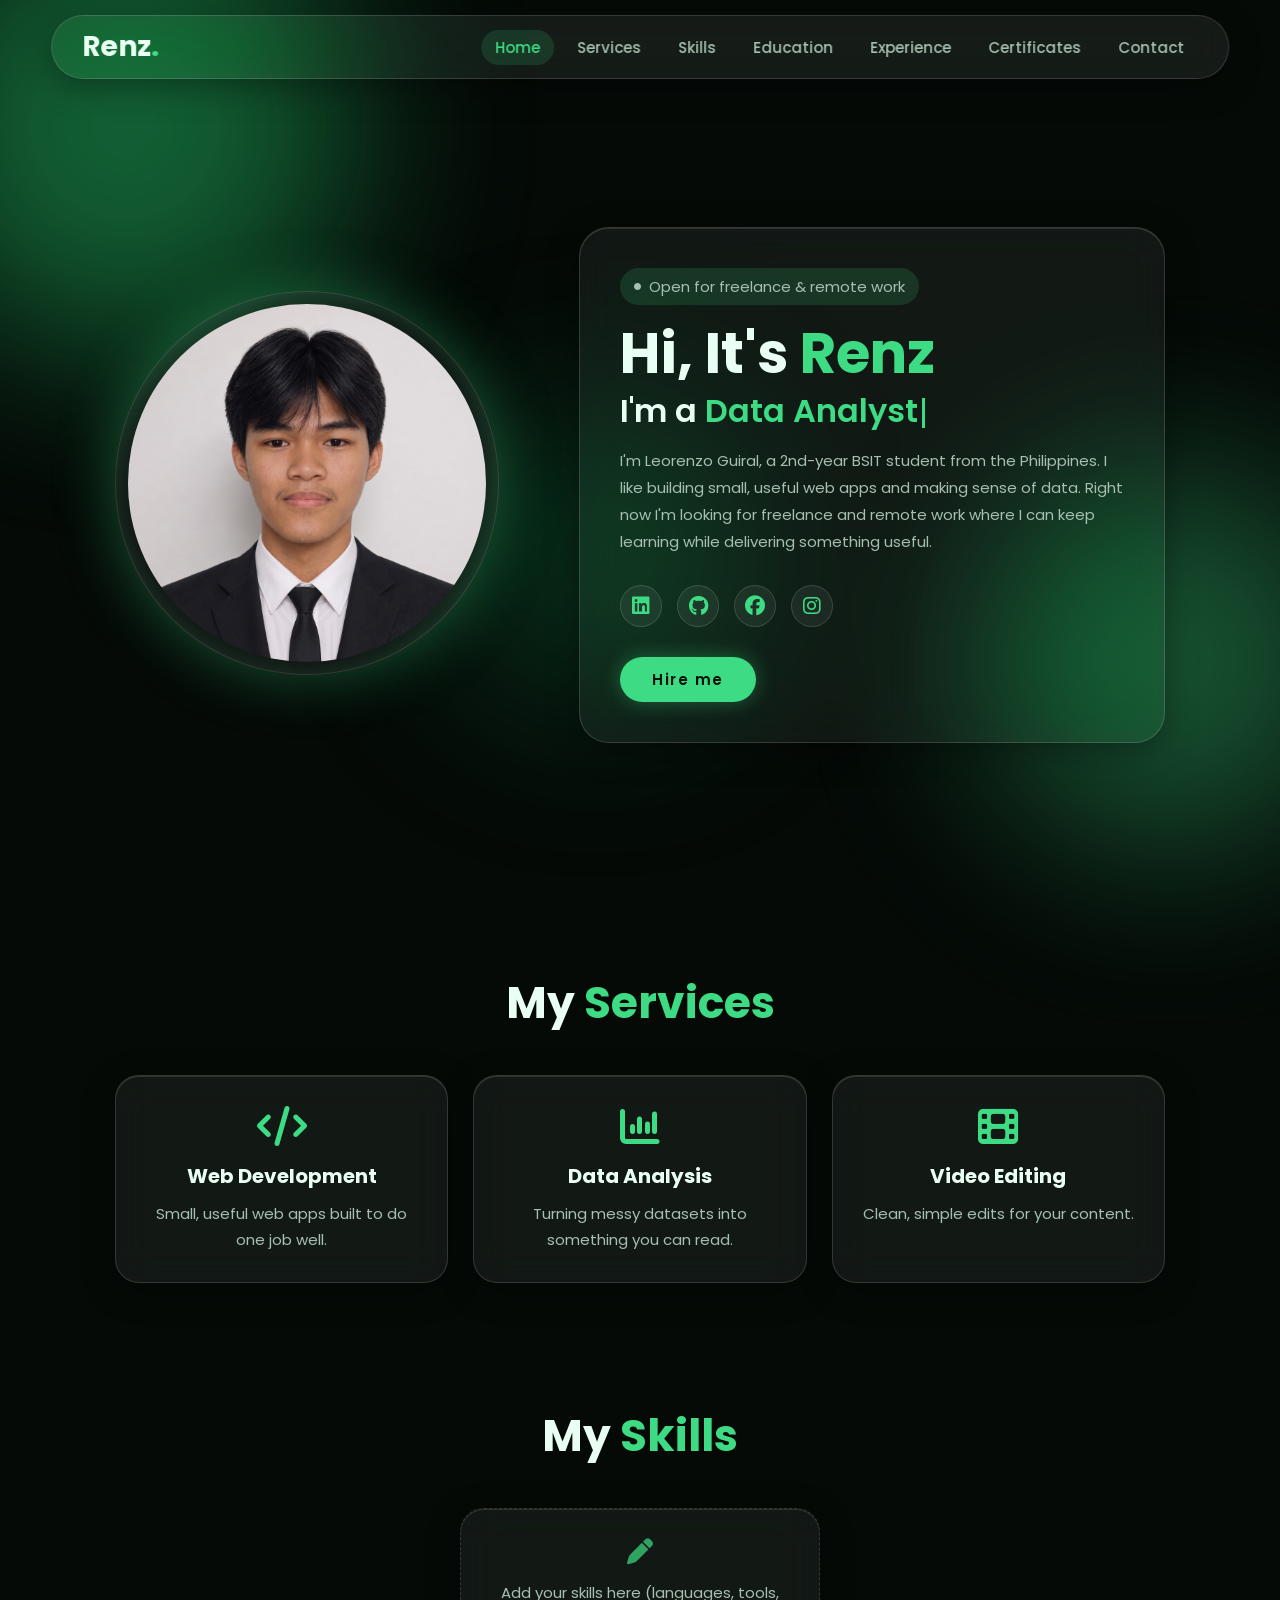
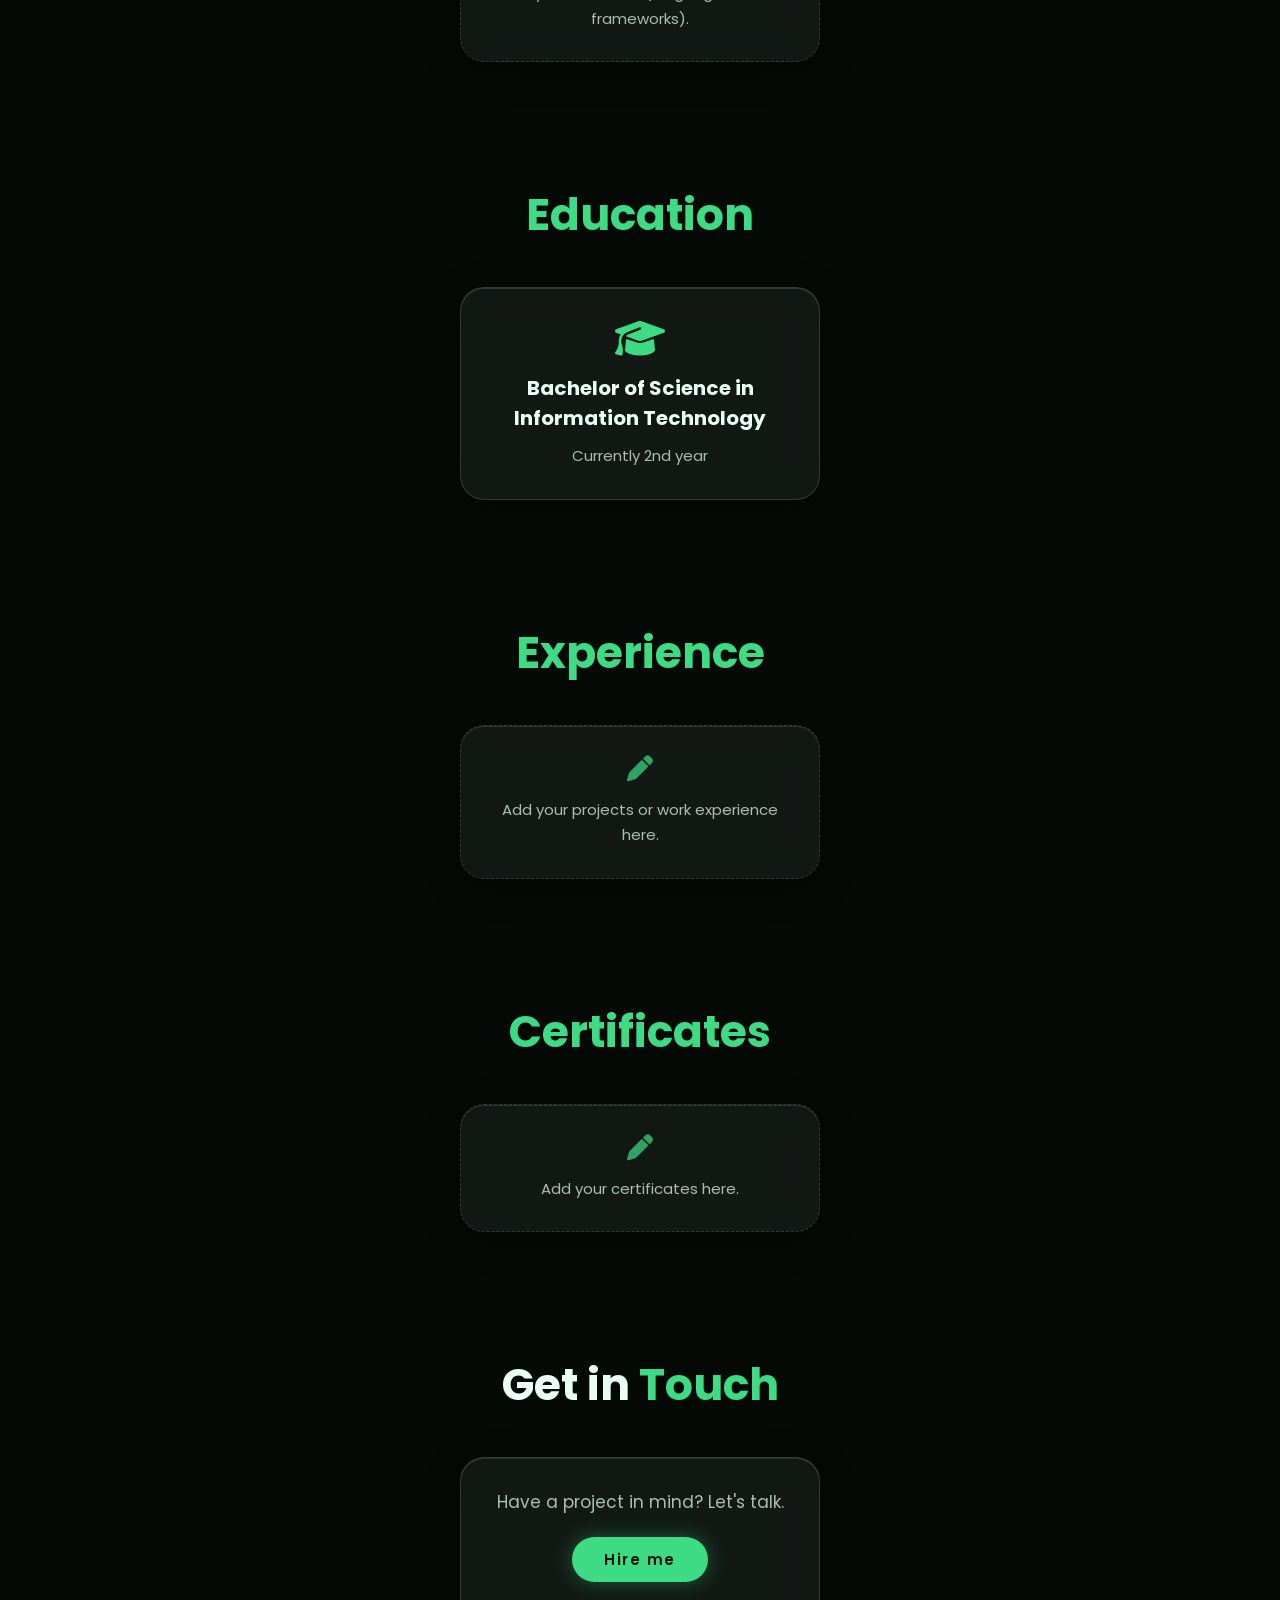
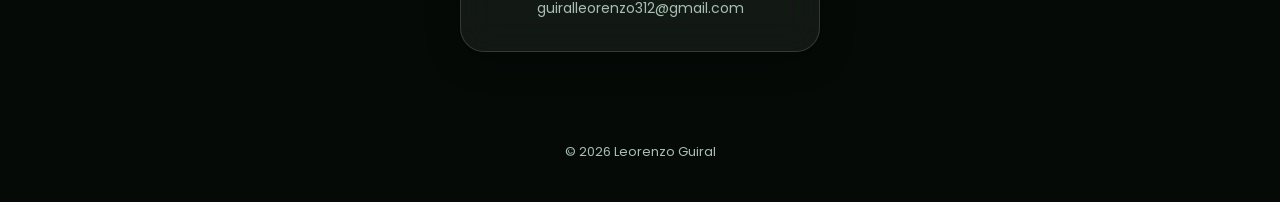
==== index.html @ a1500141 "Initial portfolio" ====
<!DOCTYPE html>
<html lang="en">
<head>
    <meta charset="UTF-8">
    <meta name="viewport" content="width=device-width, initial-scale=1.0">
    <link rel="stylesheet" href="https://cdnjs.cloudflare.com/ajax/libs/font-awesome/6.5.2/css/all.min.css">
    <link rel="stylesheet" href="style.css">
    <title>Renz | Portfolio</title>
</head>
<body>
    <div class="blob blob-1"></div>
    <div class="blob blob-2"></div>
    <div class="blob blob-3"></div>

    <header>
        <a href="#home" class="logo">Renz<span>.</span></a>

        <nav id="navbar">
            <a href="#home" class="active">Home</a>
            <a href="#services">Services</a>
            <a href="#skills">Skills</a>
            <a href="#education">Education</a>
            <a href="#experience">Experience</a>
            <a href="#certificates">Certificates</a>
            <a href="#contact">Contact</a>
        </nav>

        <button class="menu-btn" id="menu-btn" aria-label="Toggle menu"><i class="fa-solid fa-bars"></i></button>
    </header>

    <section class="home" id="home">
        <div class="home-img">
            <img src="main.jpg" alt="Leorenzo Guiral">
        </div>
        <div class="home-content glass">
            <p class="eyebrow"><i class="fa-solid fa-circle"></i> Open for freelance &amp; remote work</p>
            <h1>Hi, It's <span>Renz</span></h1>
            <h3 class="typing-text">I'm a <span id="typing"></span><i class="cursor"></i></h3>
            <p>I'm Leorenzo Guiral, a 2nd-year BSIT student from the Philippines. I like building small, useful web apps and making sense of data. Right now I'm looking for freelance and remote work where I can keep learning while delivering something useful.</p>
            <div class="social-icons">
                <a href="https://www.linkedin.com/in/leorenzo-guiral/" target="_blank" rel="noopener" aria-label="LinkedIn"><i class="fa-brands fa-linkedin"></i></a>
                <a href="https://github.com/leorenzo1" target="_blank" rel="noopener" aria-label="GitHub"><i class="fa-brands fa-github"></i></a>
                <a href="https://www.facebook.com/renziie312/" target="_blank" rel="noopener" aria-label="Facebook"><i class="fa-brands fa-facebook"></i></a>
                <a href="https://www.instagram.com/r3nziie/" target="_blank" rel="noopener" aria-label="Instagram"><i class="fa-brands fa-instagram"></i></a>
            </div>
            <a href="#contact" class="btn">Hire me</a>
        </div>
    </section>

    <section id="services">
        <h2 class="heading">My <span>Services</span></h2>
        <div class="cards">
            <div class="card glass">
                <i class="fa-solid fa-code"></i>
                <h4>Web Development</h4>
                <p>Small, useful web apps built to do one job well.</p>
            </div>
            <div class="card glass">
                <i class="fa-solid fa-chart-column"></i>
                <h4>Data Analysis</h4>
                <p>Turning messy datasets into something you can read.</p>
            </div>
            <div class="card glass">
                <i class="fa-solid fa-film"></i>
                <h4>Video Editing</h4>
                <p>Clean, simple edits for your content.</p>
            </div>
        </div>
    </section>

    <section id="skills">
        <h2 class="heading">My <span>Skills</span></h2>
        <div class="cards">
            <div class="card glass placeholder">
                <i class="fa-solid fa-pen"></i>
                <p>Add your skills here (languages, tools, frameworks).</p>
            </div>
        </div>
    </section>

    <section id="education">
        <h2 class="heading"><span>Education</span></h2>
        <div class="cards">
            <div class="card glass">
                <i class="fa-solid fa-graduation-cap"></i>
                <h4>Bachelor of Science in Information Technology</h4>
                <p>Currently 2nd year</p>
            </div>
        </div>
    </section>

    <section id="experience">
        <h2 class="heading"><span>Experience</span></h2>
        <div class="cards">
            <div class="card glass placeholder">
                <i class="fa-solid fa-pen"></i>
                <p>Add your projects or work experience here.</p>
            </div>
        </div>
    </section>

    <section id="certificates">
        <h2 class="heading"><span>Certificates</span></h2>
        <div class="cards">
            <div class="card glass placeholder">
                <i class="fa-solid fa-pen"></i>
                <p>Add your certificates here.</p>
            </div>
        </div>
    </section>

    <section id="contact">
        <h2 class="heading">Get in <span>Touch</span></h2>
        <div class="cards">
            <div class="card glass contact-card">
                <p>Have a project in mind? Let's talk.</p>
                <a href="mailto:guiralleorenzo312@gmail.com" class="btn">Hire me</a>
                <p class="email-text">guiralleorenzo312@gmail.com</p>
            </div>
        </div>
    </section>

    <footer>
        <p>&copy; 2026 Leorenzo Guiral</p>
    </footer>

    <script src="script.js"></script>
</body>
</html>
---- style.css ----
@import url('https://fonts.googleapis.com/css2?family=Poppins:wght@100;200;300;400;500;600;700&display=swap');

:root{
    --green: #3ddc84;
    --green-soft: rgba(61, 220, 132, 0.15);
    --bg: #050a07;
    --glass: rgba(255, 255, 255, 0.06);
    --glass-border: rgba(255, 255, 255, 0.14);
    --text: #eafff3;
    --muted: #a7bfb1;
}

*{
    margin: 0;
    padding: 0;
    box-sizing: border-box;
    text-decoration: none;
    border: none;
    outline: none;
    font-family: 'Poppins', sans-serif;
}

html{
    font-size: 62.5%;
    scroll-behavior: smooth;
    scroll-padding-top: 9rem;
}

body{
    width: 100%;
    min-height: 100vh;
    background-color: var(--bg);
    color: var(--text);
    overflow-x: hidden;
}

/* background glow blobs (gives the glass something to blur) */
.blob{
    position: fixed;
    border-radius: 50%;
    filter: blur(90px);
    z-index: -1;
    opacity: 0.55;
}
.blob-1{ width: 45rem; height: 45rem; background: #1fa65a; top: -10rem; left: -10rem; }
.blob-2{ width: 38rem; height: 38rem; background: #3ddc84; bottom: 5rem; right: -8rem; opacity: 0.35; }
.blob-3{ width: 30rem; height: 30rem; background: #0e6b3a; top: 45%; left: 35%; opacity: 0.4; }

/* reusable glass look */
.glass{
    background: var(--glass);
    border: 1px solid var(--glass-border);
    backdrop-filter: blur(18px) saturate(140%);
    -webkit-backdrop-filter: blur(18px) saturate(140%);
    box-shadow: 0 8px 32px rgba(0, 0, 0, 0.35), inset 0 1px 0 rgba(255, 255, 255, 0.12);
}

header{
    position: fixed;
    top: 1.5rem;
    left: 50%;
    transform: translateX(-50%);
    width: min(120rem, 92%);
    padding: 1rem 3rem;
    display: flex;
    justify-content: space-between;
    align-items: center;
    border-radius: 5rem;
    background: rgba(255, 255, 255, 0.07);
    border: 1px solid var(--glass-border);
    backdrop-filter: blur(20px) saturate(150%);
    -webkit-backdrop-filter: blur(20px) saturate(150%);
    box-shadow: 0 8px 32px rgba(0, 0, 0, 0.35);
    z-index: 100;
}

.logo{
    font-size: 2.8rem;
    color: var(--text);
    font-weight: 700;
    transition: 0.3s ease;
}
.logo span{ color: var(--green); }
.logo:hover{ transform: scale(1.08); }

nav a{
    font-size: 1.5rem;
    color: var(--muted);
    margin-left: 0.6rem;
    padding: 0.7rem 1.4rem;
    border-radius: 3rem;
    font-weight: 500;
    transition: 0.3s ease;
}
nav a:hover,
nav a.active{
    color: var(--green);
    background: var(--green-soft);
}

.menu-btn{
    display: none;
    background: transparent;
    color: var(--text);
    font-size: 2.4rem;
    cursor: pointer;
}

section{
    min-height: 100vh;
    padding: 12rem 9% 5rem;
}

/* HOME */
.home{
    display: flex;
    justify-content: center;
    align-items: center;
    gap: 8rem;
}

.home-img img{
    width: 30vw;
    min-width: 26rem;
    aspect-ratio: 1;
    object-fit: cover;
    border-radius: 50%;
    border: 1px solid var(--glass-border);
    padding: 1.2rem;
    background: var(--glass);
    box-shadow: 0 0 60px rgba(61, 220, 132, 0.35), inset 0 0 20px rgba(61, 220, 132, 0.15);
    transition: 0.4s ease;
}
.home-img img:hover{
    transform: scale(1.03);
    box-shadow: 0 0 90px rgba(61, 220, 132, 0.55);
}

.home-content{
    max-width: 62rem;
    padding: 4rem;
    border-radius: 3rem;
}

.eyebrow{
    display: inline-flex;
    align-items: center;
    gap: 0.8rem;
    font-size: 1.3rem;
    color: var(--green);
    background: var(--green-soft);
    padding: 0.5rem 1.4rem;
    border-radius: 3rem;
    margin-bottom: 1.5rem;
}
.eyebrow i{ font-size: 0.7rem; animation: pulse 1.8s infinite; }

.home-content h1{
    font-size: 5.6rem;
    font-weight: 700;
    line-height: 1.2;
}

span{ color: var(--green); }

.home-content h3{
    font-size: 3.2rem;
    margin-bottom: 1.2rem;
    font-weight: 600;
    min-height: 4.5rem;
}

.cursor{
    display: inline-block;
    width: 3px;
    height: 3rem;
    background: var(--green);
    margin-left: 4px;
    vertical-align: middle;
    animation: blink 0.7s infinite;
}

.home-content p{
    font-size: 1.5rem;
    line-height: 1.8;
    color: var(--muted);
}

.social-icons a{
    display: inline-flex;
    justify-content: center;
    align-items: center;
    width: 4.2rem;
    height: 4.2rem;
    background: var(--glass);
    border: 1px solid var(--glass-border);
    font-size: 2rem;
    border-radius: 50%;
    margin: 3rem 1.2rem 3rem 0;
    transition: 0.3s ease;
    color: var(--green);
}
.social-icons a:hover{
    color: #04120a;
    background: var(--green);
    transform: translateY(-5px);
    box-shadow: 0 0 25px rgba(61, 220, 132, 0.7);
}

.btn{
    display: inline-block;
    padding: 1.1rem 3.2rem;
    background: var(--green);
    border-radius: 4rem;
    font-size: 1.5rem;
    color: #04120a;
    letter-spacing: 0.15rem;
    font-weight: 600;
    transition: 0.3s ease;
    cursor: pointer;
    box-shadow: 0 0 20px rgba(61, 220, 132, 0.35);
}
.btn:hover{
    transform: translateY(-3px);
    box-shadow: 0 0 35px rgba(61, 220, 132, 0.7);
}

/* OTHER SECTIONS */
section:not(.home){
    min-height: auto;
    padding-top: 7rem;
}

.heading{
    text-align: center;
    font-size: 4.4rem;
    font-weight: 700;
    margin-bottom: 4rem;
}

.cards{
    display: flex;
    flex-wrap: wrap;
    justify-content: center;
    gap: 2.5rem;
}

.card{
    flex: 1 1 28rem;
    max-width: 36rem;
    padding: 3rem;
    border-radius: 2.4rem;
    text-align: center;
    transition: 0.35s ease;
}
.card:hover{
    transform: translateY(-8px);
    border-color: rgba(61, 220, 132, 0.5);
    box-shadow: 0 12px 40px rgba(0, 0, 0, 0.4), 0 0 30px rgba(61, 220, 132, 0.2);
}
.card i{
    font-size: 4rem;
    color: var(--green);
    margin-bottom: 1.5rem;
}
.card h4{
    font-size: 2rem;
    margin-bottom: 1rem;
}
.card p{
    font-size: 1.5rem;
    line-height: 1.7;
    color: var(--muted);
}

.placeholder{ border-style: dashed; }
.placeholder i{ font-size: 2.6rem; opacity: 0.7; }

.contact-card p{ margin-bottom: 2rem; font-size: 1.7rem; }

footer{
    text-align: center;
    padding: 4rem 0;
    font-size: 1.3rem;
    color: var(--muted);
}

@keyframes blink{ 50%{ opacity: 0; } }
@keyframes pulse{ 50%{ opacity: 0.3; } }

/* RESPONSIVE */
@media (max-width: 1000px){
    .home{ gap: 4rem; }
}

@media (max-width: 995px){
    .menu-btn{ display: block; }

    nav{
        position: absolute;
        display: none;
        top: 120%;
        right: 0;
        width: 70%;
        padding: 1.5rem;
        border-radius: 2.4rem;
        background: rgba(10, 20, 14, 0.75);
        border: 1px solid var(--glass-border);
        backdrop-filter: blur(20px);
        -webkit-backdrop-filter: blur(20px);
    }
    nav.open{ display: block; }
    nav a{
        display: block;
        font-size: 1.8rem;
        margin: 0.4rem 0;
        padding: 1.2rem 1.6rem;
    }

    .home{
        flex-direction: column;
        padding-top: 12rem;
    }
    .home-img img{ width: 60vw; }
    .home-content{ padding: 3rem 2.4rem; }
    .home-content h1{ font-size: 4.4rem; }
    .home-content h3{ font-size: 2.4rem; }
    .cursor{ height: 2.2rem; }
}

.email-text{
    margin-top: 1.5rem;
    margin-bottom: 0 !important;
    font-size: 1.4rem !important;
}
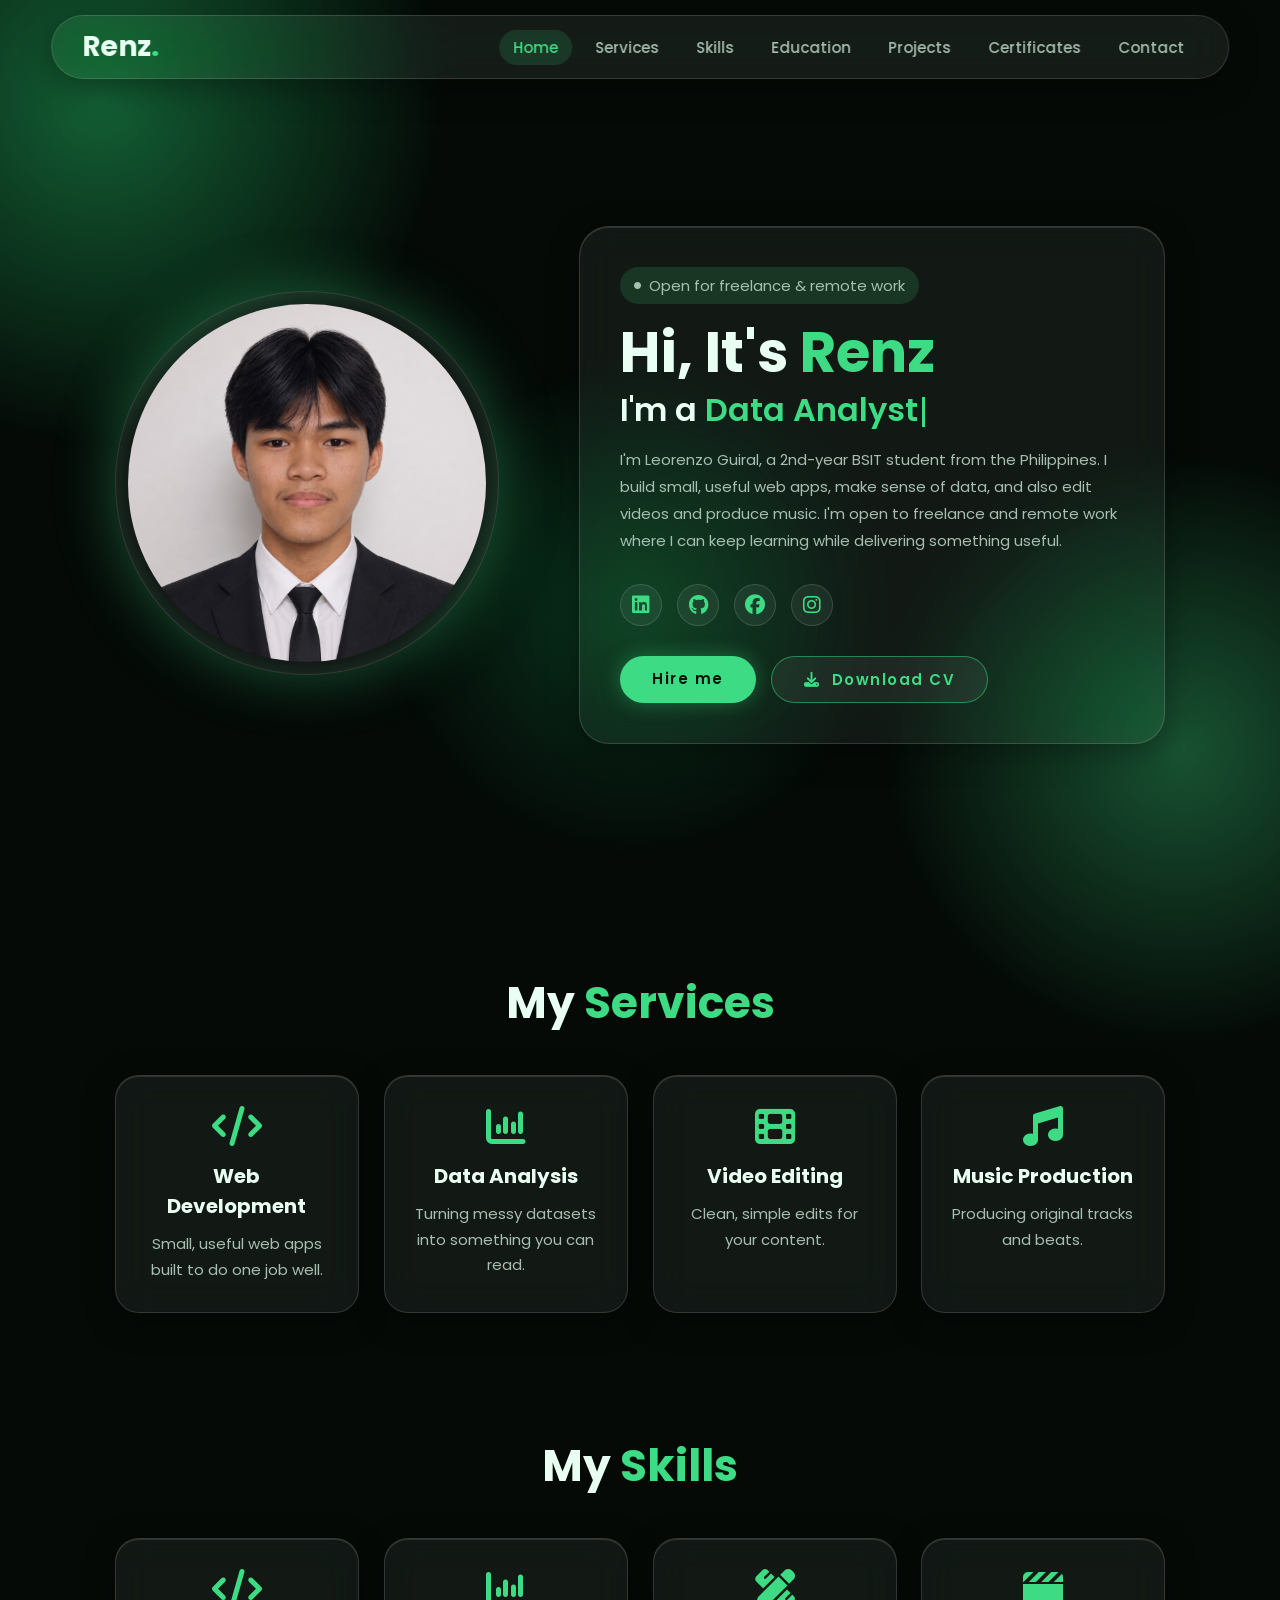
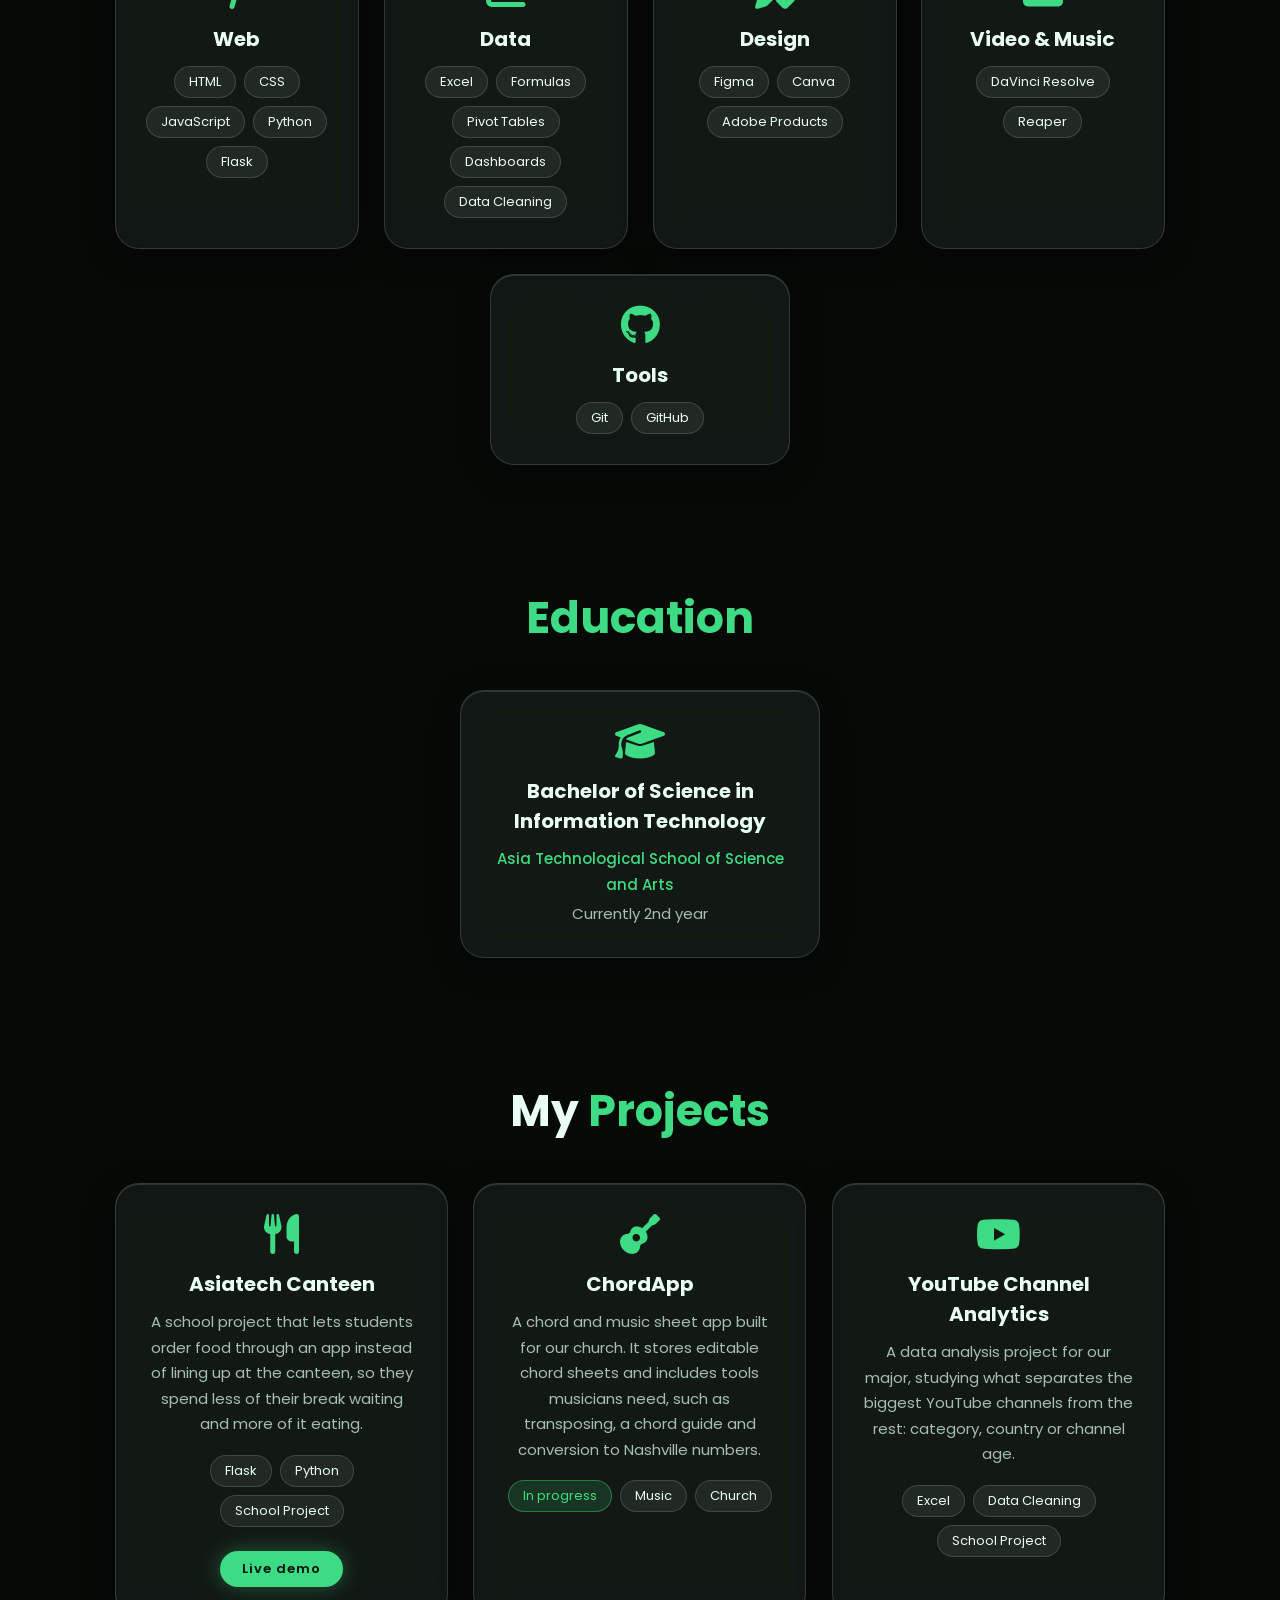
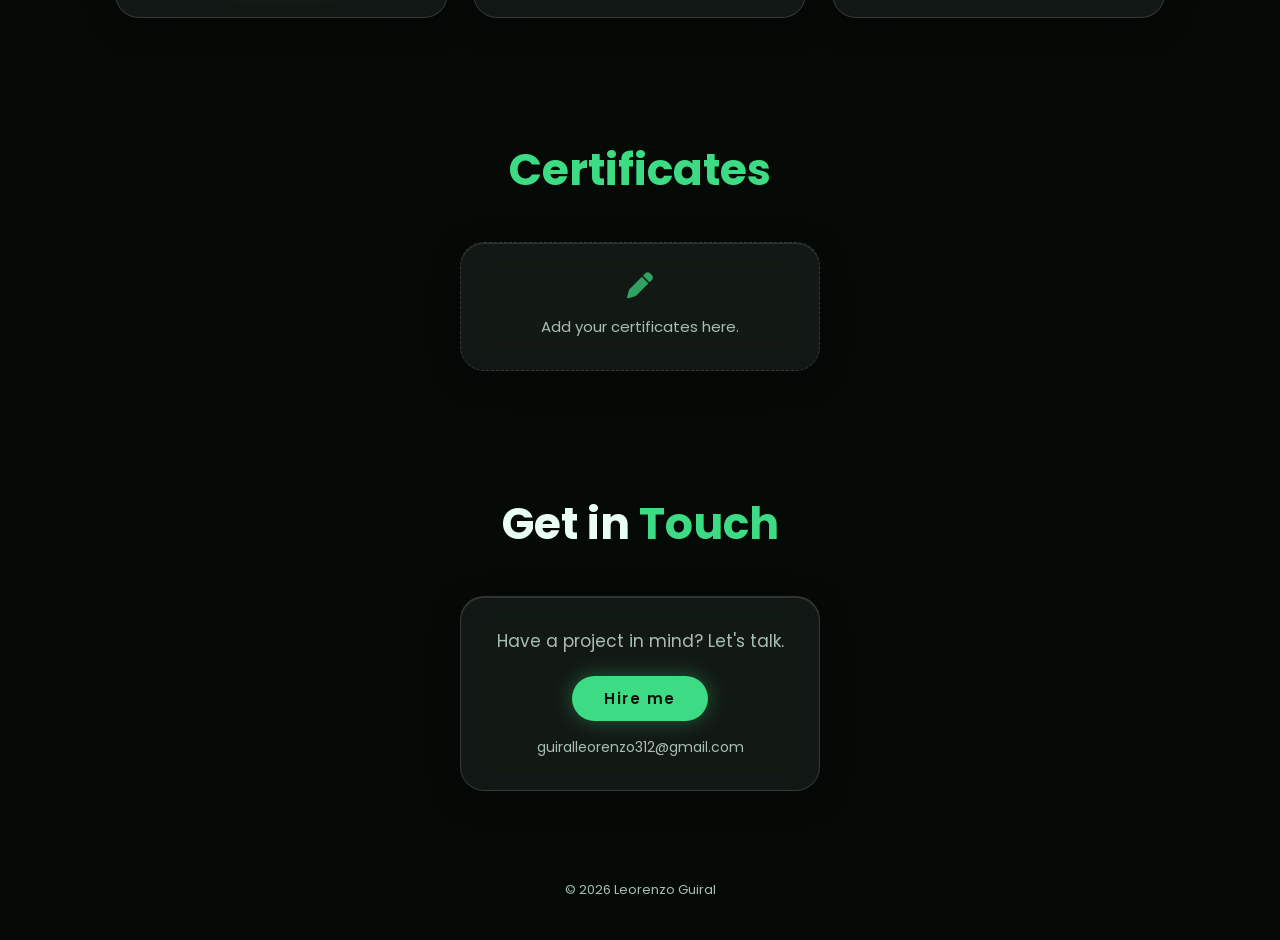
==== commit 0272f92c: "Add skills, projects, CV download and school" ====
--- a/index.html
+++ b/index.html
@@ -20,7 +20,7 @@
             <a href="#services">Services</a>
             <a href="#skills">Skills</a>
             <a href="#education">Education</a>
-            <a href="#experience">Experience</a>
+            <a href="#projects">Projects</a>
             <a href="#certificates">Certificates</a>
             <a href="#contact">Contact</a>
         </nav>
@@ -36,14 +36,17 @@
             <p class="eyebrow"><i class="fa-solid fa-circle"></i> Open for freelance &amp; remote work</p>
             <h1>Hi, It's <span>Renz</span></h1>
             <h3 class="typing-text">I'm a <span id="typing"></span><i class="cursor"></i></h3>
-            <p>I'm Leorenzo Guiral, a 2nd-year BSIT student from the Philippines. I like building small, useful web apps and making sense of data. Right now I'm looking for freelance and remote work where I can keep learning while delivering something useful.</p>
+            <p>I'm Leorenzo Guiral, a 2nd-year BSIT student from the Philippines. I build small, useful web apps, make sense of data, and also edit videos and produce music. I'm open to freelance and remote work where I can keep learning while delivering something useful.</p>
             <div class="social-icons">
                 <a href="https://www.linkedin.com/in/leorenzo-guiral/" target="_blank" rel="noopener" aria-label="LinkedIn"><i class="fa-brands fa-linkedin"></i></a>
                 <a href="https://github.com/leorenzo1" target="_blank" rel="noopener" aria-label="GitHub"><i class="fa-brands fa-github"></i></a>
                 <a href="https://www.facebook.com/renziie312/" target="_blank" rel="noopener" aria-label="Facebook"><i class="fa-brands fa-facebook"></i></a>
                 <a href="https://www.instagram.com/r3nziie/" target="_blank" rel="noopener" aria-label="Instagram"><i class="fa-brands fa-instagram"></i></a>
             </div>
-            <a href="#contact" class="btn">Hire me</a>
+            <div class="hero-btns">
+                <a href="#" class="btn hire-btn">Hire me</a>
+                <a href="Leorenzo_Guiral_Resume.pdf" download="Leorenzo Guiral Resume.pdf" class="btn btn-outline"><i class="fa-solid fa-download"></i> Download CV</a>
+            </div>
         </div>
     </section>
 
@@ -65,15 +68,51 @@
                 <h4>Video Editing</h4>
                 <p>Clean, simple edits for your content.</p>
             </div>
+            <div class="card glass">
+                <i class="fa-solid fa-music"></i>
+                <h4>Music Production</h4>
+                <p>Producing original tracks and beats.</p>
+            </div>
         </div>
     </section>
 
     <section id="skills">
         <h2 class="heading">My <span>Skills</span></h2>
         <div class="cards">
-            <div class="card glass placeholder">
-                <i class="fa-solid fa-pen"></i>
-                <p>Add your skills here (languages, tools, frameworks).</p>
+            <div class="card glass skill-card">
+                <i class="fa-solid fa-code"></i>
+                <h4>Web</h4>
+                <div class="chips">
+                    <span>HTML</span><span>CSS</span><span>JavaScript</span><span>Python</span><span>Flask</span>
+                </div>
+            </div>
+            <div class="card glass skill-card">
+                <i class="fa-solid fa-chart-column"></i>
+                <h4>Data</h4>
+                <div class="chips">
+                    <span>Excel</span><span>Formulas</span><span>Pivot Tables</span><span>Dashboards</span><span>Data Cleaning</span>
+                </div>
+            </div>
+            <div class="card glass skill-card">
+                <i class="fa-solid fa-pen-ruler"></i>
+                <h4>Design</h4>
+                <div class="chips">
+                    <span>Figma</span><span>Canva</span><span>Adobe Products</span>
+                </div>
+            </div>
+            <div class="card glass skill-card">
+                <i class="fa-solid fa-clapperboard"></i>
+                <h4>Video &amp; Music</h4>
+                <div class="chips">
+                    <span>DaVinci Resolve</span><span>Reaper</span>
+                </div>
+            </div>
+            <div class="card glass skill-card">
+                <i class="fa-brands fa-github"></i>
+                <h4>Tools</h4>
+                <div class="chips">
+                    <span>Git</span><span>GitHub</span>
+                </div>
             </div>
         </div>
     </section>
@@ -84,17 +123,35 @@
             <div class="card glass">
                 <i class="fa-solid fa-graduation-cap"></i>
                 <h4>Bachelor of Science in Information Technology</h4>
+                <p class="school">Asia Technological School of Science and Arts</p>
                 <p>Currently 2nd year</p>
             </div>
         </div>
     </section>
 
-    <section id="experience">
-        <h2 class="heading"><span>Experience</span></h2>
-        <div class="cards">
-            <div class="card glass placeholder">
-                <i class="fa-solid fa-pen"></i>
-                <p>Add your projects or work experience here.</p>
+    <section id="projects">
+        <h2 class="heading">My <span>Projects</span></h2>
+        <div class="cards">
+            <div class="card glass project-card">
+                <i class="fa-solid fa-utensils"></i>
+                <h4>Asiatech Canteen</h4>
+                <p>A school project that lets students order food through an app instead of lining up at the canteen, so they spend less of their break waiting and more of it eating.</p>
+                <div class="chips"><span>Flask</span><span>Python</span><span>School Project</span></div>
+                <div class="project-links">
+                    <a href="https://renziie.pythonanywhere.com" target="_blank" rel="noopener" class="btn btn-sm">Live demo</a>
+                </div>
+            </div>
+            <div class="card glass project-card">
+                <i class="fa-solid fa-guitar"></i>
+                <h4>ChordApp</h4>
+                <p>A chord and music sheet app built for our church. It stores editable chord sheets and includes tools musicians need, such as transposing, a chord guide and conversion to Nashville numbers.</p>
+                <div class="chips"><span class="status">In progress</span><span>Music</span><span>Church</span></div>
+            </div>
+            <div class="card glass project-card">
+                <i class="fa-brands fa-youtube"></i>
+                <h4>YouTube Channel Analytics</h4>
+                <p>A data analysis project for our major, studying what separates the biggest YouTube channels from the rest: category, country or channel age.</p>
+                <div class="chips"><span>Excel</span><span>Data Cleaning</span><span>School Project</span></div>
             </div>
         </div>
     </section>
@@ -114,7 +171,7 @@
         <div class="cards">
             <div class="card glass contact-card">
                 <p>Have a project in mind? Let's talk.</p>
-                <a href="mailto:guiralleorenzo312@gmail.com" class="btn">Hire me</a>
+                <a href="#" class="btn hire-btn">Hire me</a>
                 <p class="email-text">guiralleorenzo312@gmail.com</p>
             </div>
         </div>
@@ -124,6 +181,28 @@
         <p>&copy; 2026 Leorenzo Guiral</p>
     </footer>
 
+    <div class="modal" id="hire-modal" aria-hidden="true">
+        <div class="modal-box glass">
+            <button class="modal-close" id="modal-close" aria-label="Close"><i class="fa-solid fa-xmark"></i></button>
+            <h2>Let's work <span>together</span></h2>
+            <p class="modal-sub">Fill this in and I'll prepare the email for you.</p>
+            <form id="hire-form">
+                <input type="text" id="f-name" placeholder="Your name" required>
+                <input type="email" id="f-email" placeholder="Your email" required>
+                <select id="f-service">
+                    <option>Web Development</option>
+                    <option>Data Analysis</option>
+                    <option>Video Editing</option>
+                    <option>Music Production</option>
+                    <option>Something else</option>
+                </select>
+                <textarea id="f-message" rows="5" placeholder="Tell me about your project" required></textarea>
+                <button type="submit" class="btn">Open in Gmail</button>
+                <a href="#" id="mail-app" class="alt-link">or use my default mail app</a>
+            </form>
+        </div>
+    </div>
+
     <script src="script.js"></script>
 </body>
 </html>
--- a/style.css
+++ b/style.css
@@ -38,13 +38,12 @@
 .blob{
     position: fixed;
     border-radius: 50%;
-    filter: blur(90px);
     z-index: -1;
-    opacity: 0.55;
-}
-.blob-1{ width: 45rem; height: 45rem; background: #1fa65a; top: -10rem; left: -10rem; }
-.blob-2{ width: 38rem; height: 38rem; background: #3ddc84; bottom: 5rem; right: -8rem; opacity: 0.35; }
-.blob-3{ width: 30rem; height: 30rem; background: #0e6b3a; top: 45%; left: 35%; opacity: 0.4; }
+    pointer-events: none;
+}
+.blob-1{ width: 70rem; height: 70rem; top: -25rem; left: -25rem; background: radial-gradient(circle, rgba(31, 166, 90, 0.55) 0%, transparent 70%); }
+.blob-2{ width: 60rem; height: 60rem; bottom: -15rem; right: -20rem; background: radial-gradient(circle, rgba(61, 220, 132, 0.35) 0%, transparent 70%); }
+.blob-3{ width: 50rem; height: 50rem; top: 40%; left: 30%; background: radial-gradient(circle, rgba(14, 107, 58, 0.45) 0%, transparent 70%); }
 
 /* reusable glass look */
 .glass{
@@ -252,9 +251,12 @@
     border-radius: 2.4rem;
     text-align: center;
     transition: 0.35s ease;
+    will-change: transform;
+    transform: translateZ(0);
+    backface-visibility: hidden;
 }
 .card:hover{
-    transform: translateY(-8px);
+    transform: translateY(-8px) translateZ(0);
     border-color: rgba(61, 220, 132, 0.5);
     box-shadow: 0 12px 40px rgba(0, 0, 0, 0.4), 0 0 30px rgba(61, 220, 132, 0.2);
 }
@@ -333,3 +335,150 @@
     margin-bottom: 0 !important;
     font-size: 1.4rem !important;
 }
+
+/* services: 4 cards fit in one row on wide screens */
+#services .card{
+    flex: 1 1 22rem;
+    max-width: 25rem;
+}
+
+/* HIRE ME MODAL */
+.modal{
+    position: fixed;
+    inset: 0;
+    display: none;
+    justify-content: center;
+    align-items: center;
+    padding: 2rem;
+    background: rgba(0, 0, 0, 0.55);
+    backdrop-filter: blur(6px);
+    -webkit-backdrop-filter: blur(6px);
+    z-index: 200;
+}
+.modal.open{ display: flex; }
+
+.modal-box{
+    position: relative;
+    width: min(52rem, 100%);
+    max-height: 90vh;
+    overflow-y: auto;
+    padding: 4rem 3.5rem;
+    border-radius: 3rem;
+    background: rgba(15, 30, 22, 0.7);
+}
+.modal-box h2{ font-size: 3.2rem; margin-bottom: 0.5rem; }
+.modal-sub{ font-size: 1.4rem; color: var(--muted); margin-bottom: 2.5rem; }
+
+.modal-close{
+    position: absolute;
+    top: 1.8rem;
+    right: 2rem;
+    background: transparent;
+    color: var(--muted);
+    font-size: 2.2rem;
+    cursor: pointer;
+    transition: 0.3s ease;
+}
+.modal-close:hover{ color: var(--green); }
+
+#hire-form{ display: flex; flex-direction: column; gap: 1.4rem; }
+
+#hire-form input,
+#hire-form select,
+#hire-form textarea{
+    width: 100%;
+    padding: 1.3rem 1.8rem;
+    font-size: 1.5rem;
+    color: var(--text);
+    background: rgba(255, 255, 255, 0.07);
+    border: 1px solid var(--glass-border);
+    border-radius: 1.4rem;
+    transition: 0.3s ease;
+    resize: vertical;
+}
+#hire-form select option{ background: #0b1a12; color: var(--text); }
+#hire-form input:focus,
+#hire-form select:focus,
+#hire-form textarea:focus{
+    border-color: var(--green);
+    box-shadow: 0 0 0 3px var(--green-soft);
+}
+#hire-form ::placeholder{ color: #7d968a; }
+
+#hire-form .btn{ align-self: flex-start; }
+
+.alt-link{
+    font-size: 1.3rem;
+    color: var(--muted);
+    transition: 0.3s ease;
+}
+.alt-link:hover{ color: var(--green); }
+
+/* SKILLS + PROJECTS */
+.chips{
+    display: flex;
+    flex-wrap: wrap;
+    justify-content: center;
+    gap: 0.8rem;
+    margin-top: 1.2rem;
+}
+.chips span{
+    font-size: 1.3rem;
+    color: var(--text);
+    padding: 0.5rem 1.4rem;
+    border-radius: 3rem;
+    background: rgba(255, 255, 255, 0.07);
+    border: 1px solid var(--glass-border);
+}
+.chips span.status{
+    color: var(--green);
+    background: var(--green-soft);
+    border-color: rgba(61, 220, 132, 0.4);
+}
+
+#skills .card{
+    flex: 1 1 24rem;
+    max-width: 30rem;
+}
+
+#projects .card{
+    flex: 1 1 30rem;
+    max-width: 38rem;
+}
+.project-card{
+    display: flex;
+    flex-direction: column;
+    align-items: center;
+}
+.project-card .chips{ margin-top: 1.8rem; }
+.project-links{ margin-top: 2.4rem; }
+
+.btn-sm{
+    padding: 0.8rem 2.2rem;
+    font-size: 1.3rem;
+    letter-spacing: 0.1rem;
+}
+
+/* HERO BUTTONS + CV DOWNLOAD */
+.hero-btns{
+    display: flex;
+    flex-wrap: wrap;
+    gap: 1.5rem;
+}
+.btn-outline{
+    background: var(--glass);
+    color: var(--green);
+    border: 1px solid rgba(61, 220, 132, 0.5);
+    box-shadow: none;
+}
+.btn-outline i{ margin-right: 0.6rem; }
+.btn-outline:hover{
+    background: var(--green-soft);
+    box-shadow: 0 0 25px rgba(61, 220, 132, 0.35);
+}
+
+.card .school{
+    color: var(--green);
+    font-weight: 500;
+    margin-bottom: 0.4rem;
+}
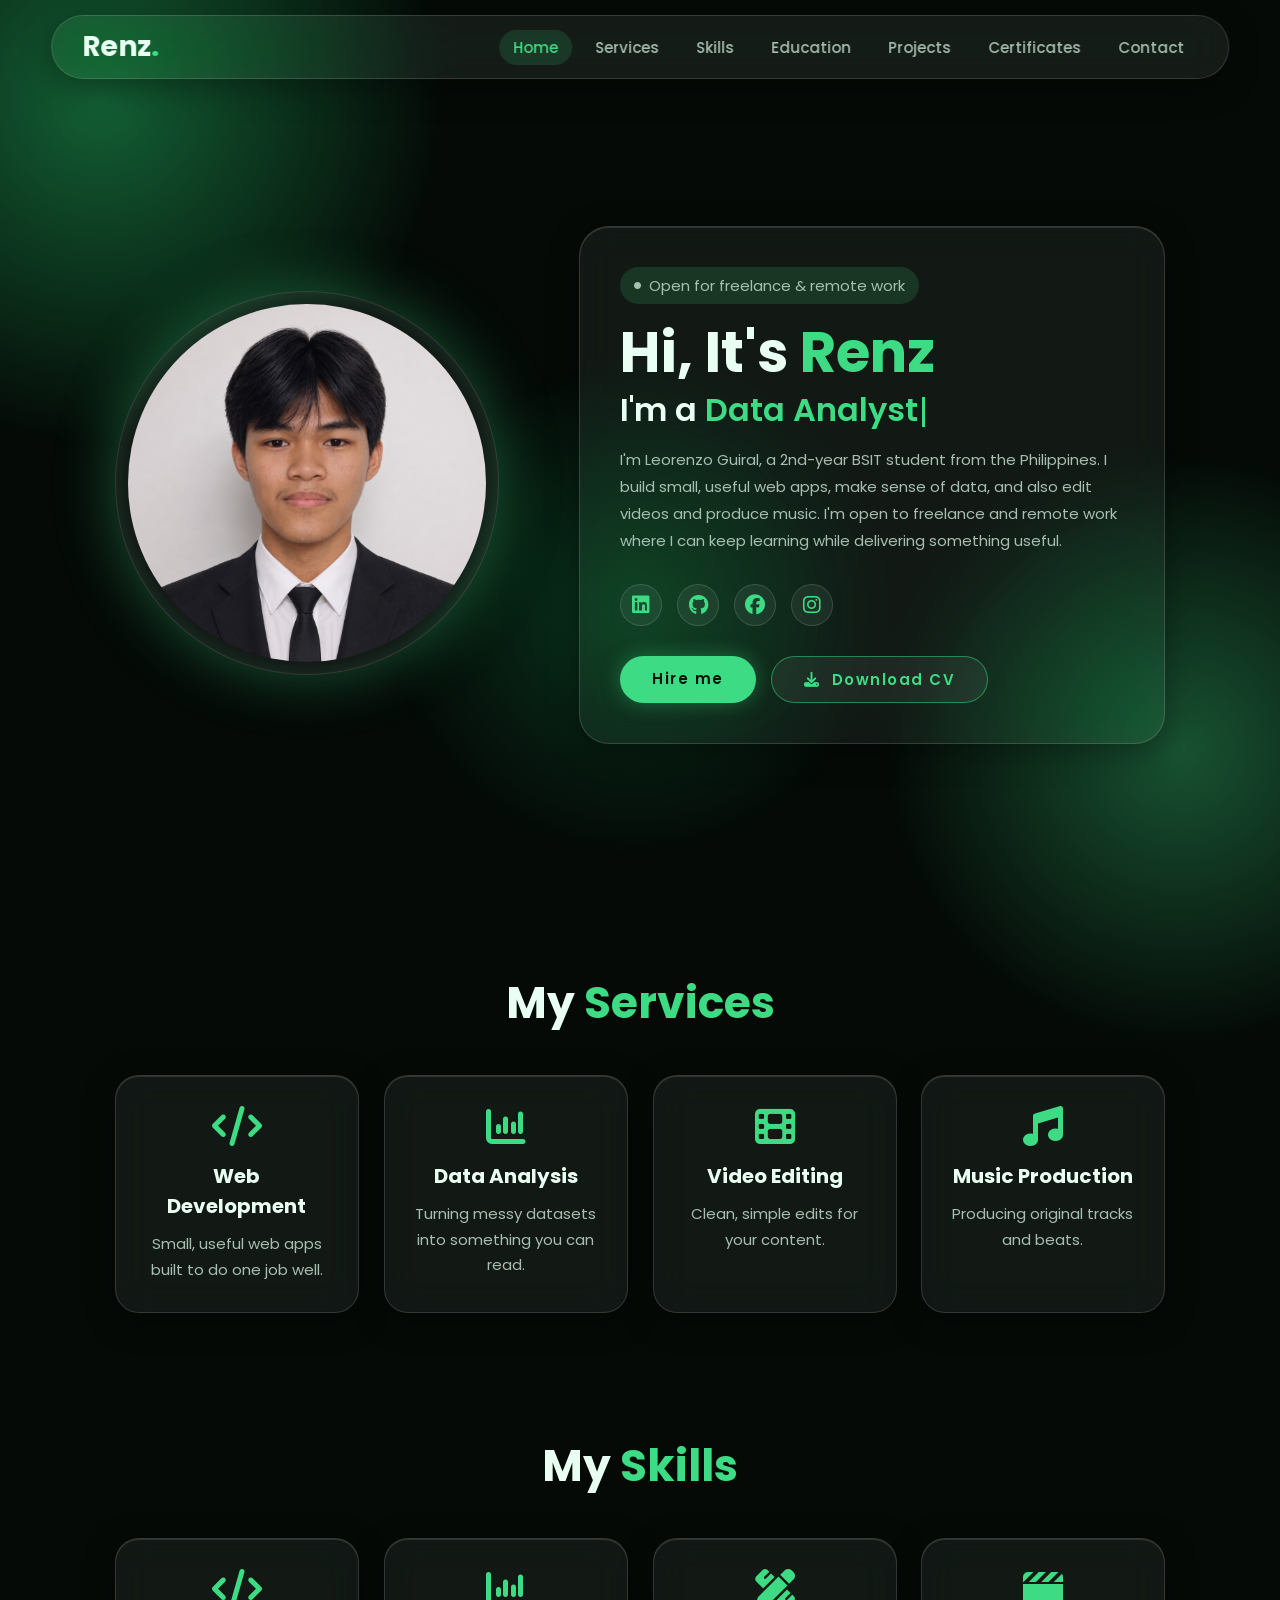
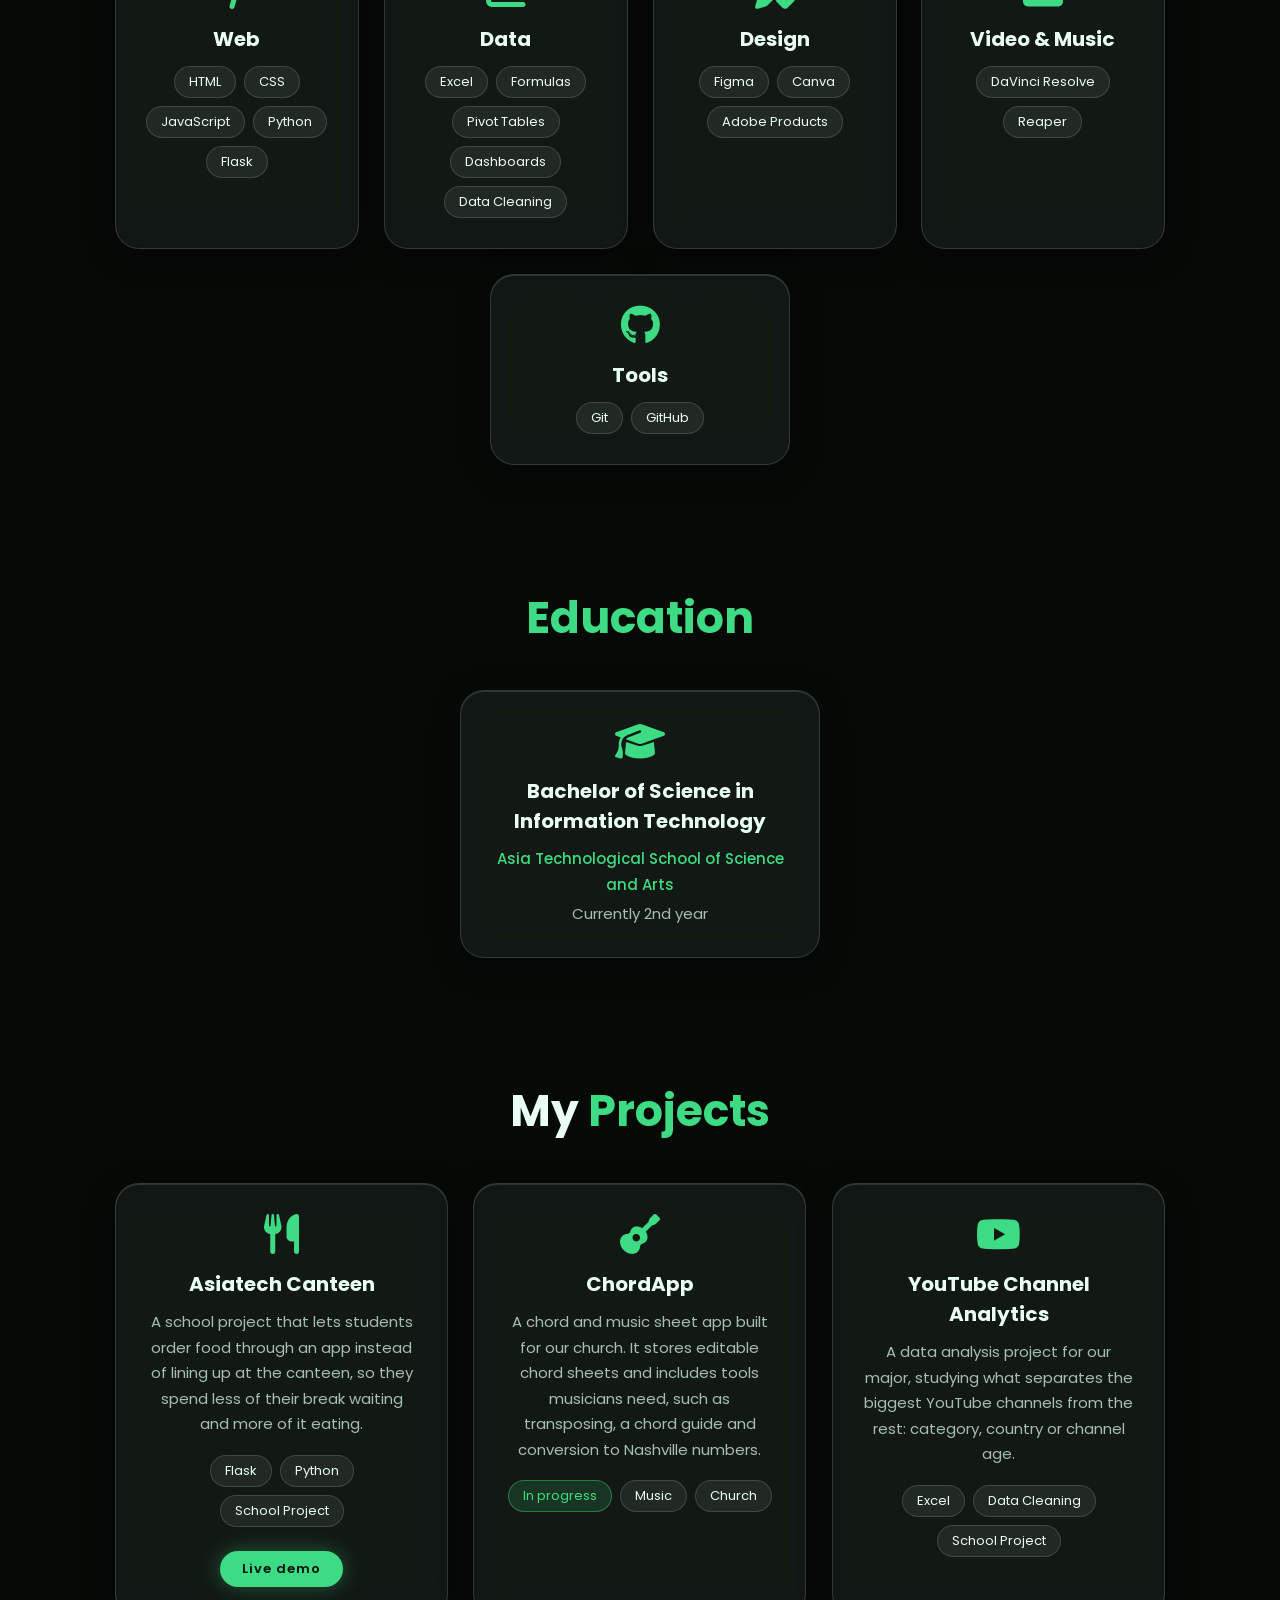
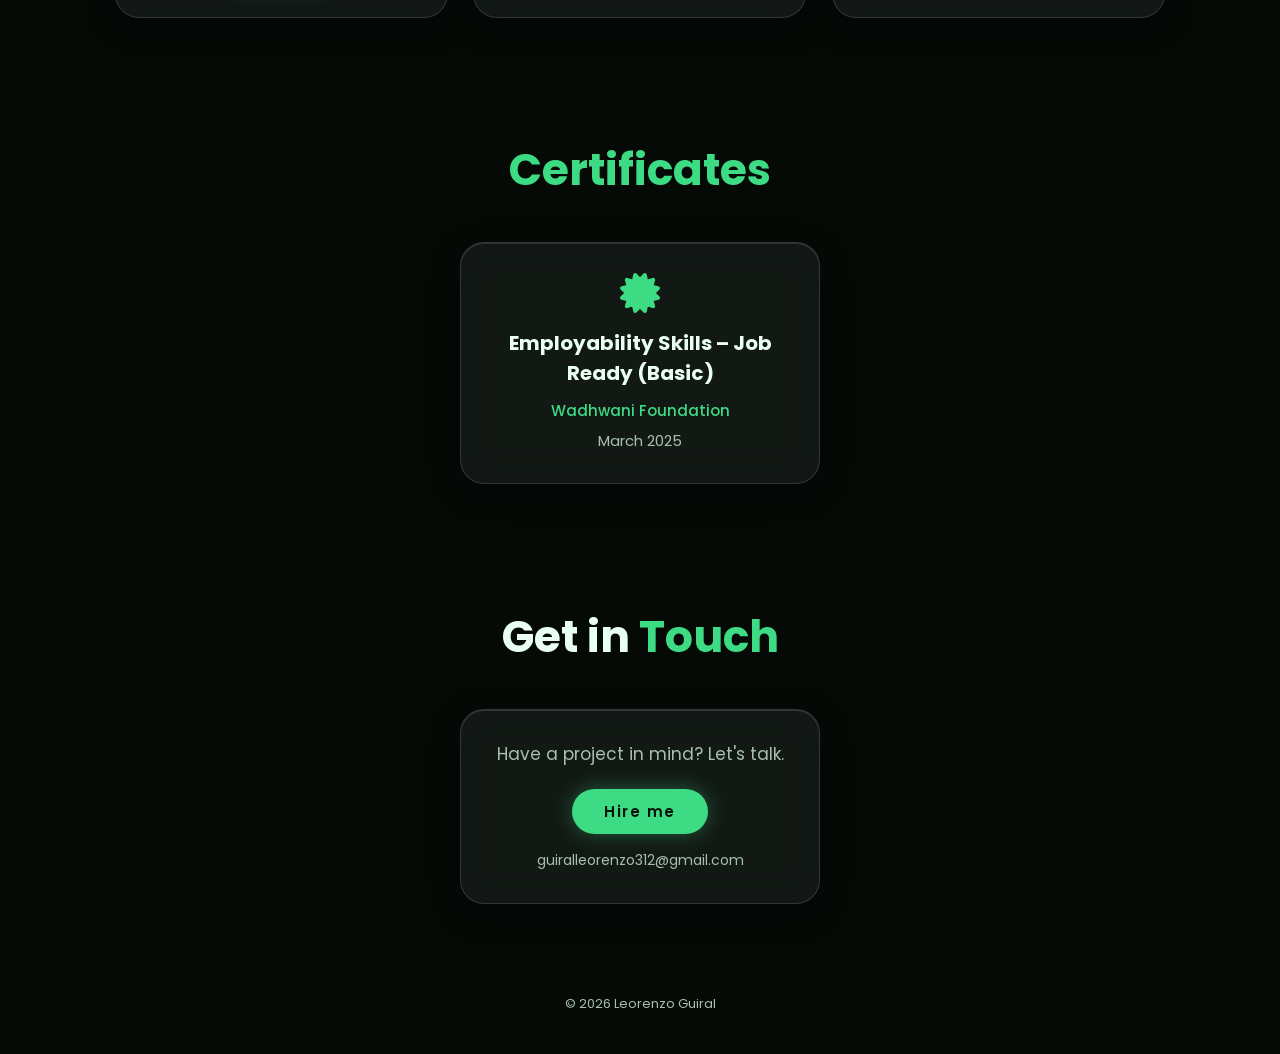
==== commit 5e3b266e: "Connect contact form to Formspree" ====
--- a/index.html
+++ b/index.html
@@ -159,9 +159,11 @@
     <section id="certificates">
         <h2 class="heading"><span>Certificates</span></h2>
         <div class="cards">
-            <div class="card glass placeholder">
-                <i class="fa-solid fa-pen"></i>
-                <p>Add your certificates here.</p>
+            <div class="card glass">
+                <i class="fa-solid fa-certificate"></i>
+                <h4>Employability Skills &ndash; Job Ready (Basic)</h4>
+                <p class="school">Wadhwani Foundation</p>
+                <p>March 2025</p>
             </div>
         </div>
     </section>
@@ -197,7 +199,9 @@
                     <option>Something else</option>
                 </select>
                 <textarea id="f-message" rows="5" placeholder="Tell me about your project" required></textarea>
-                <button type="submit" class="btn">Open in Gmail</button>
+                <input type="text" id="f-gotcha" name="_gotcha" tabindex="-1" autocomplete="off" class="hp">
+                <button type="submit" class="btn" id="send-btn">Open in Gmail</button>
+                <p id="form-status" class="form-status"></p>
                 <a href="#" id="mail-app" class="alt-link">or use my default mail app</a>
             </form>
         </div>
--- a/style.css
+++ b/style.css
@@ -482,3 +482,19 @@
     font-weight: 500;
     margin-bottom: 0.4rem;
 }
+
+/* FORM EXTRAS */
+.hp{
+    position: absolute;
+    left: -9999px;
+    width: 1px;
+    height: 1px;
+    opacity: 0;
+}
+.form-status{
+    font-size: 1.4rem;
+    min-height: 2rem;
+}
+.form-status.ok{ color: var(--green); }
+.form-status.error{ color: #ff7a7a; }
+#send-btn:disabled{ opacity: 0.6; cursor: wait; }
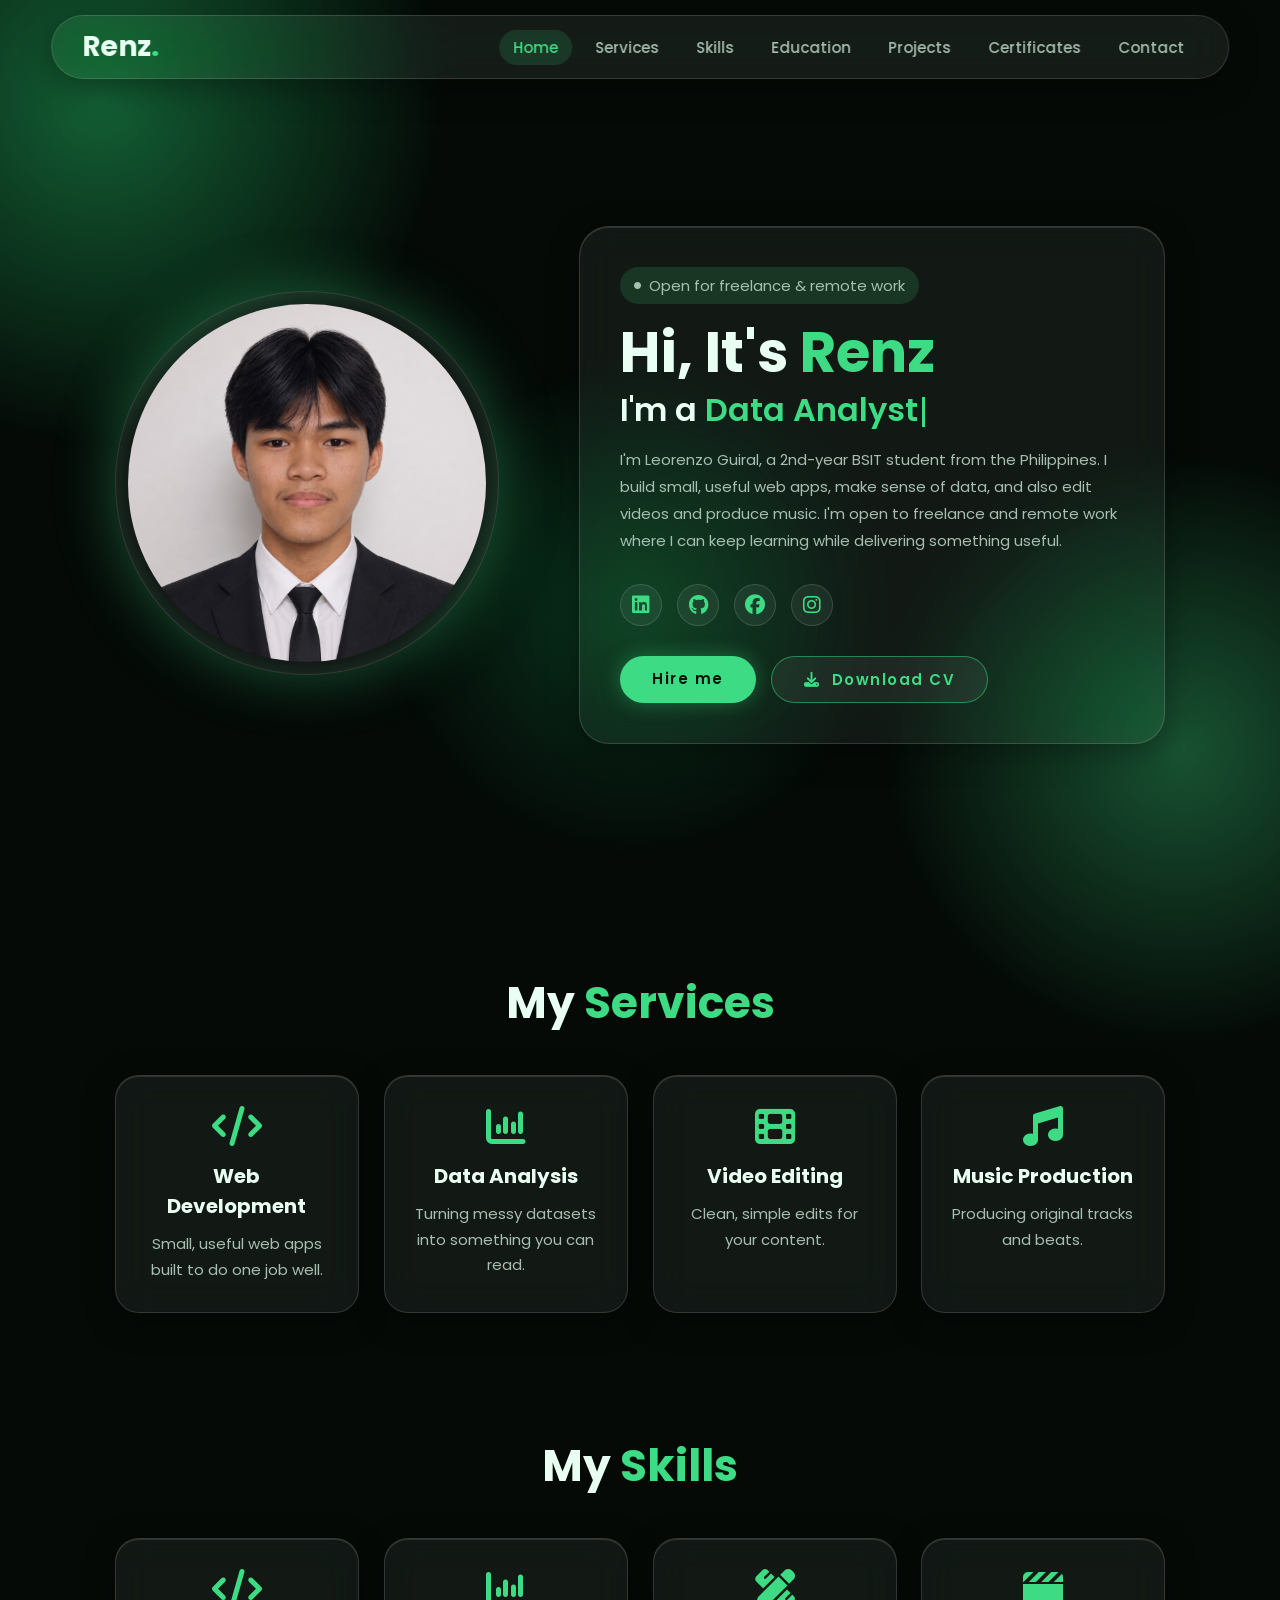
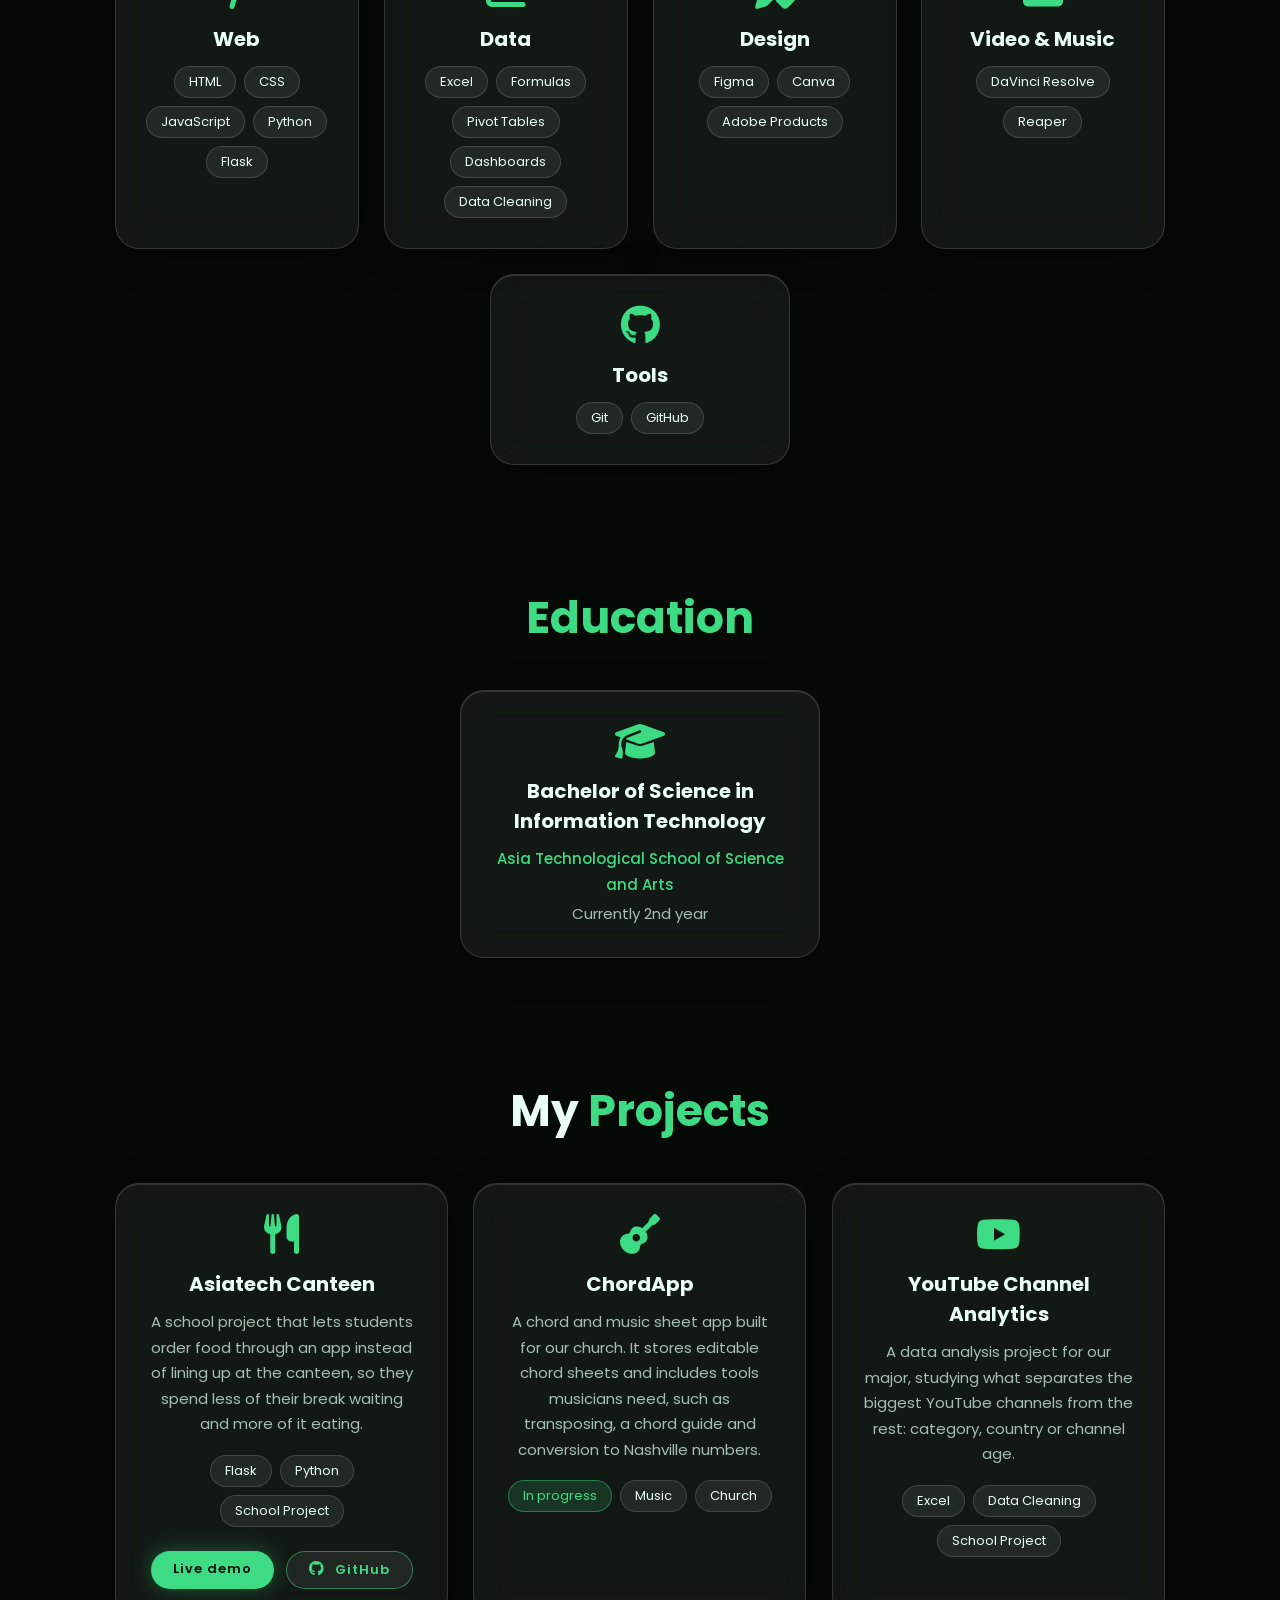
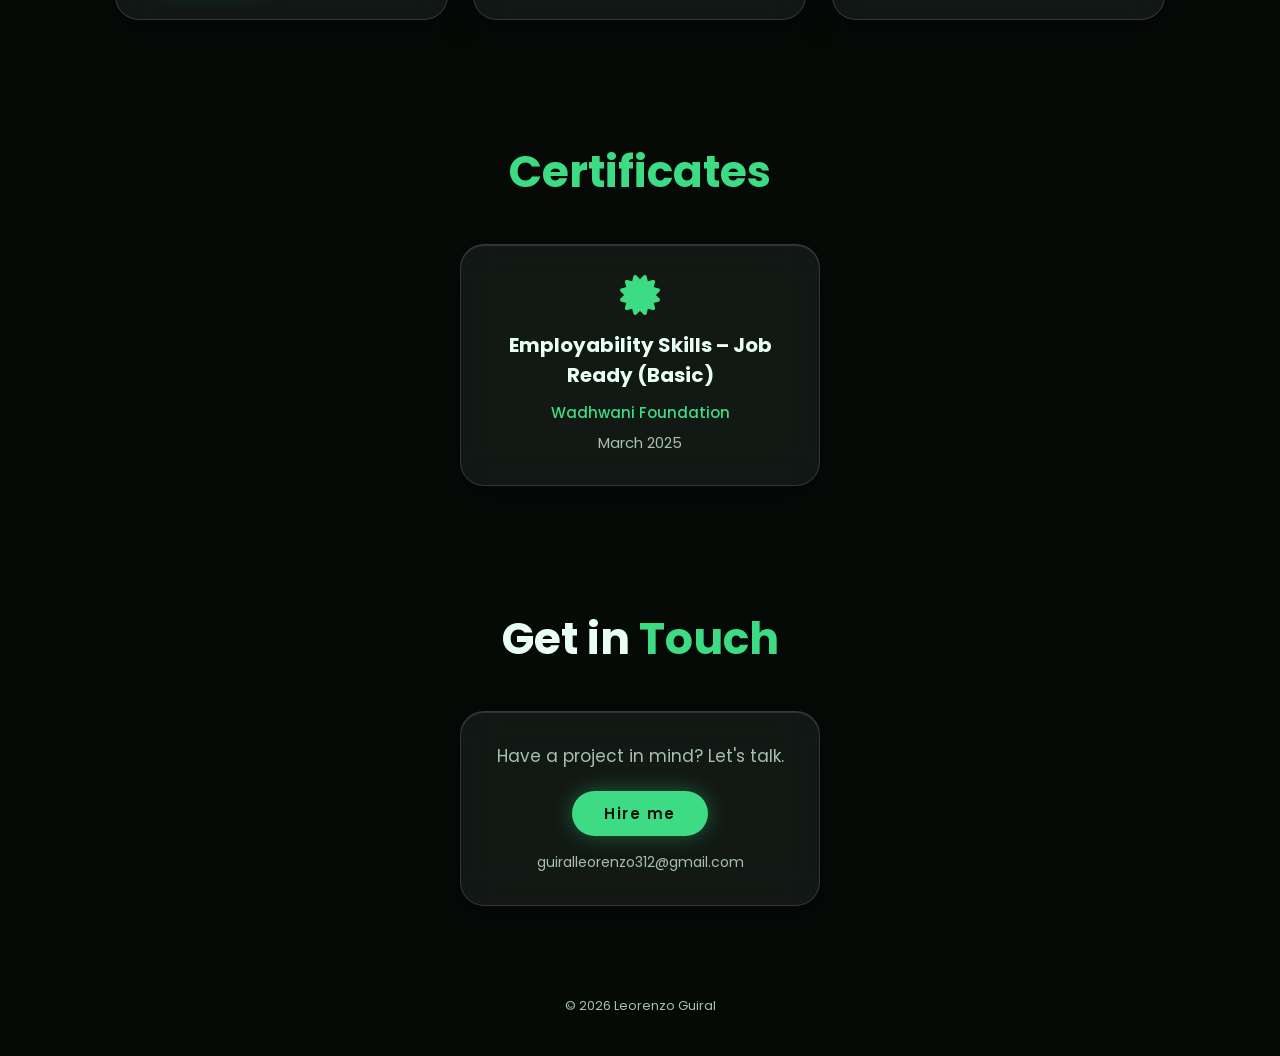
==== commit 6e5f89ed: "Add GitHub link to canteen project" ====
--- a/index.html
+++ b/index.html
@@ -139,6 +139,7 @@
                 <div class="chips"><span>Flask</span><span>Python</span><span>School Project</span></div>
                 <div class="project-links">
                     <a href="https://renziie.pythonanywhere.com" target="_blank" rel="noopener" class="btn btn-sm">Live demo</a>
+                    <a href="https://github.com/leorenzo1/Asiatech-Canteen" target="_blank" rel="noopener" class="btn btn-sm btn-outline"><i class="fa-brands fa-github"></i> GitHub</a>
                 </div>
             </div>
             <div class="card glass project-card">
--- a/style.css
+++ b/style.css
@@ -498,3 +498,15 @@
 .form-status.ok{ color: var(--green); }
 .form-status.error{ color: #ff7a7a; }
 #send-btn:disabled{ opacity: 0.6; cursor: wait; }
+
+.project-links{
+    display: flex;
+    flex-wrap: wrap;
+    justify-content: center;
+    gap: 1.2rem;
+}
+.project-card .project-links .btn-outline i{
+    font-size: 1.5rem;
+    margin: 0 0.6rem 0 0;
+    color: inherit;
+}
